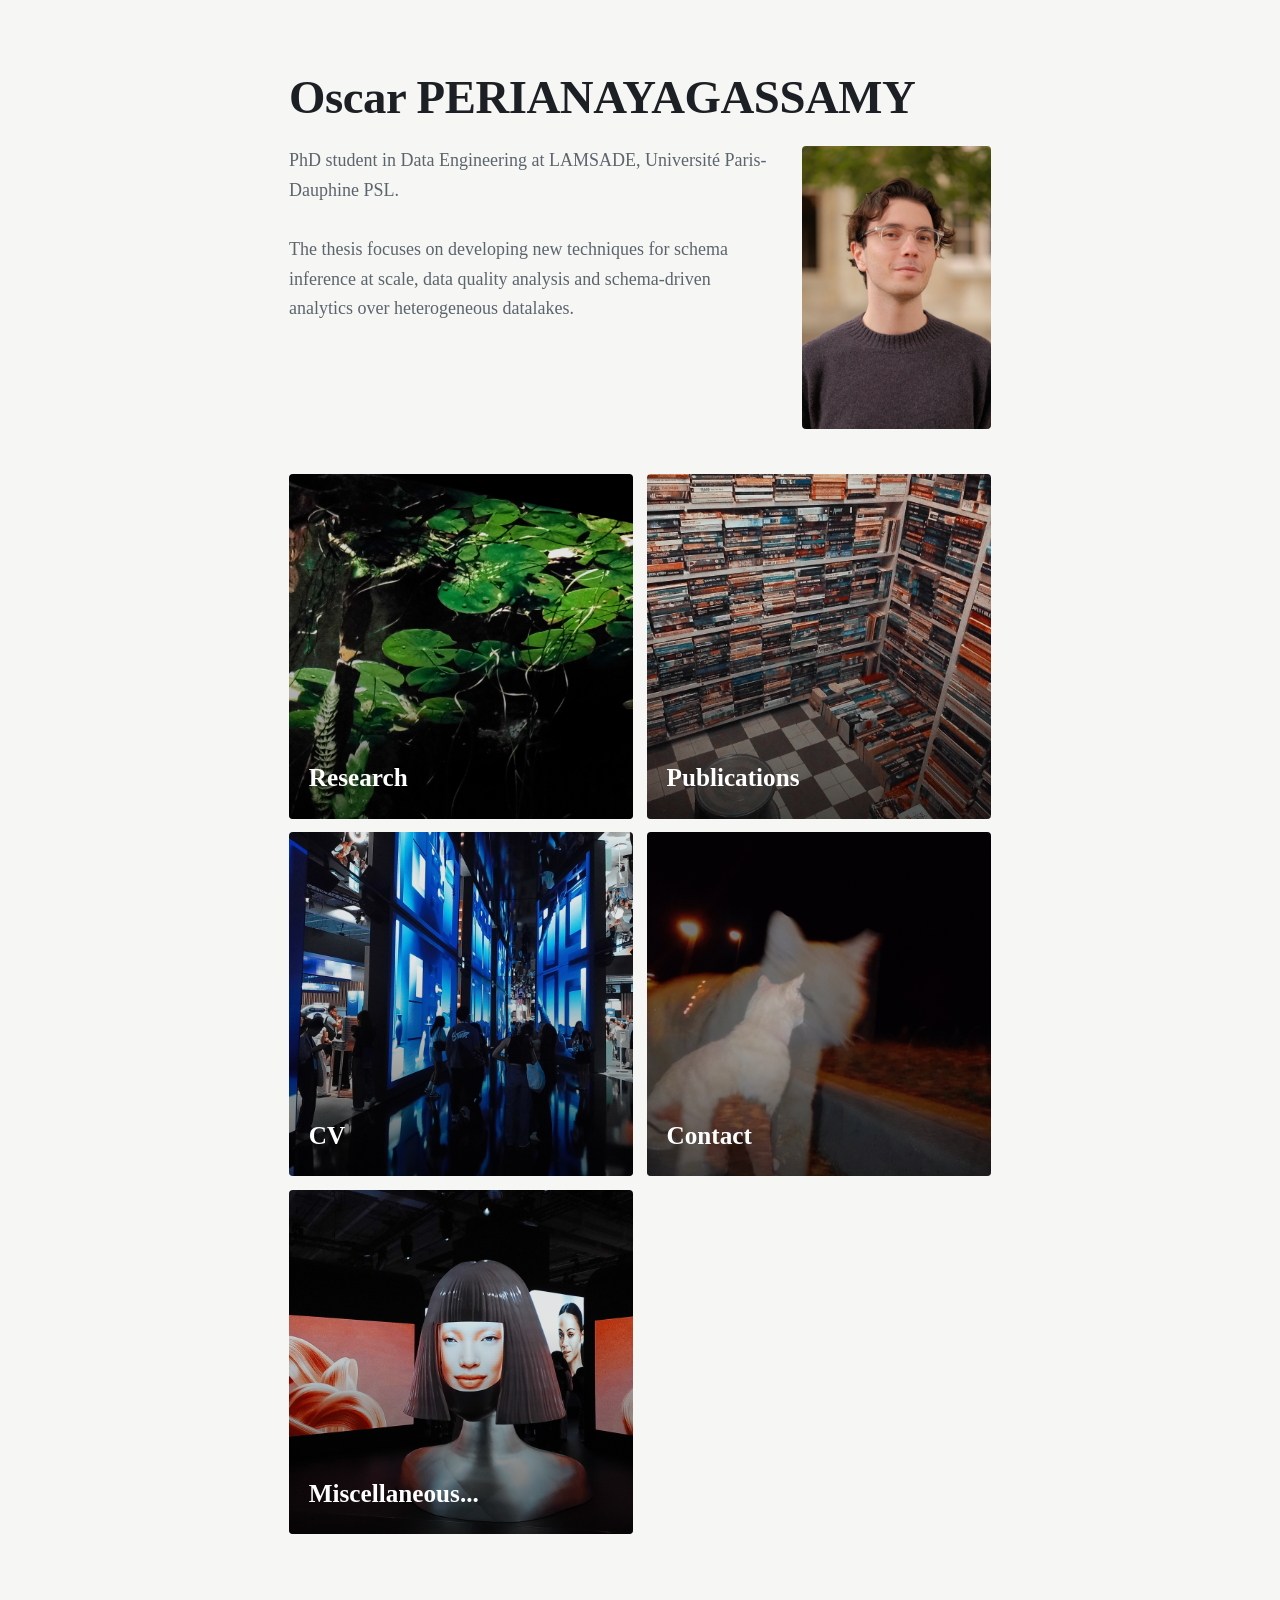
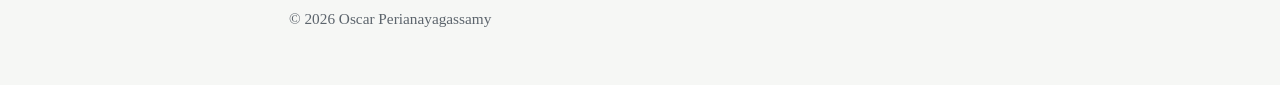
==== index.html @ 0e14b788 "Adding pannels + rearranging the homepage" ====
<!DOCTYPE html>
<html lang="fr">
<head>
  <meta charset="utf-8">
  <meta name="viewport" content="width=device-width, initial-scale=1">
  <title>Oscar PERIANAYAGASSAMY, PhD student at LAMSADE</title>
  <meta name="description" content="Site personnel de Oscar PERIANAYAGASSAMY, doctorant en informatique à Dauphine-PSL.">
  <link rel="stylesheet" href="css/style.css">
</head>
<body>
  <div class="page page-large">
    <header>
        <h1>Oscar PERIANAYAGASSAMY</h1>
      <div class="entete">
      <p class="sous-titre">
        PhD student in Data Engineering at LAMSADE, Université Paris-Dauphine PSL. 
        </br>
        </br>
        The thesis focuses on developing new techniques for schema inference at scale, data quality analysis and schema-driven analytics over heterogeneous datalakes.
      </p>
      <img class="photo" src="assets/grille-homepage/photo-perso.jpg" alt="Portrait de Oscar Perianayagassamy" width="120" height="180">
      </div>
    </header>

    <main>
            <ul class="grille">
        <li><a class="tuile" href="research.html" style="background-image: url('assets/grille-homepage/research.JPG'); --teinte: #23468c;"><span>Research</span></a></li>
        <li><a class="tuile" href="publications.html" style="background-image: url('assets/grille-homepage/publications.JPG'); --teinte: #6b3a5e;"><span>Publications</span></a></li>
        <li><a class="tuile" href="cv.html" style="background-image: url('assets/grille-homepage/cv.JPG'); --teinte: #2f6b57;"><span>CV</span></a></li>
        <li><a class="tuile" href="contact.html" style="background-image: url('assets/grille-homepage/contact.JPG'); --teinte: #8a5a2b;"><span>Contact</span></a></li>
        <li><a class="tuile" href="miscellaneous.html" style="background-image: url('assets/grille-homepage/miscellaneous.JPG'); --teinte: #2b8a67;"><span>Miscellaneous...</span></a></li>
      </ul>
    </main>
    <footer>© 2026 Oscar Perianayagassamy</footer>
  </div>
</body>
</html>
---- css/style.css ----
:root {
  --fond: #f6f7f5;
  --texte: #1c2024;
  --discret: #5c646c;
  --accent: #23468c;
  --trait: #d5d9dc;
  --police: "Iowan Old Style", "Palatino Linotype", Palatino, Georgia, serif;
}
@media (prefers-color-scheme: dark) {
  :root {
    --fond: #16191c;
    --texte: #e8eaec;
    --discret: #9aa3ab;
    --accent: #8fb0f0;
    --trait: #2d3338;
  }
}
* { box-sizing: border-box; }
html { font-size: 112.5%; }
body {
  margin: 0;
  background: var(--fond);
  color: var(--texte);
  font-family: var(--police);
  line-height: 1.65;
}
.page { max-width: 40rem; margin: 0 auto; padding: 4rem 1.5rem 3rem; }
a { color: var(--accent); text-underline-offset: 0.2em; }
a:focus-visible { outline: 2px solid var(--accent); outline-offset: 3px; }
h1 { font-size: 2.6rem; line-height: 1.1; font-weight: 600; letter-spacing: -0.01em; margin: 0 0 0.5rem; }
h2 { font-size: 1.3rem; margin: 2.5rem 0 0.5rem; }
.sous-titre { color: var(--discret); margin: 0 0 3rem; }
.menu { list-style: none; padding: 0; margin: 0; border-top: 1px solid var(--trait); }
.menu li { border-bottom: 1px solid var(--trait); }
.menu a { display: block; padding: 1rem 0; text-decoration: none; }
.menu strong { display: block; font-size: 1.15rem; color: var(--accent); }
.menu span { color: var(--discret); font-size: 0.95rem; }
.menu a:hover strong { text-decoration: underline; }
.nav-haut { margin-bottom: 3rem; font-size: 0.95rem; }
.nav-haut a { margin-right: 1.25rem; }
.nav-haut a[aria-current="page"] { color: var(--texte); text-decoration: none; font-weight: 600; }
footer { margin-top: 4rem; color: var(--discret); font-size: 0.85rem; }

/* Grille de tuiles de l'accueil */
.page-large { max-width: 42rem; }
.grille {
  list-style: none;
  padding: 0;
  margin: 0;
  display: grid;
  grid-template-columns: repeat(2, 1fr);
  gap: 0.75rem;
}
.tuile {
  position: relative;
  display: flex;
  align-items: flex-end;
  aspect-ratio: 1 / 1;
  padding: 1.1rem;
  overflow: hidden;
  color: #fff;
  text-decoration: none;
  background-color: var(--teinte);
  background-size: cover;
  background-position: center;
  border-radius: 4px;
}
/* Voile sombre pour garder le texte lisible sur n'importe quelle image */
.tuile::before {
  content: "";
  position: absolute;
  inset: 0;
  background: linear-gradient(to top, rgba(0, 0, 0, 0.65), rgba(0, 0, 0, 0.1) 60%);
  transition: background 0.2s;
}
.tuile:hover::before,
.tuile:focus-visible::before {
  background: linear-gradient(to top, rgba(0, 0, 0, 0.8), rgba(0, 0, 0, 0.3) 70%);
}
.tuile:focus-visible { outline: 3px solid var(--accent); outline-offset: 3px; }
.tuile span { position: relative; font-size: 1.4rem; font-weight: 600; }
@media (max-width: 22rem) {
  .grille { grid-template-columns: 1fr; }
}

/* Photo de l'accueil */
.photo {
  display: block;
  width: 10.5rem;
  height: auto;
  aspect-ratio: 2 / 3;
  object-fit: cover;
  object-position: center 20%;
  border-radius: 4px;
  margin: 0 0 1.5rem;
}

/* Bandeaux latéraux flous des pages intérieures */
.fond {
  position: fixed;
  inset: 0;
  z-index: 0;
  background-color: var(--teinte);
  background-size: cover;
  background-position: center;
  filter: blur(22px);
  transform: scale(1.1); /* évite les bords clairs dus au flou */
}
.bandeaux .page {
  position: relative;
  z-index: 1;
  min-height: 100vh;
  background: var(--fond);
}


/* En-tête de l'accueil : nom au-dessus, puis texte à gauche et photo à droite */
header h1 { margin-bottom: 1.25rem; }
.entete {
  display: flex;
  align-items: flex-start;
  justify-content: space-between;
  gap: 1.5rem;
}
.entete .sous-titre { flex: 1; min-width: 0; margin: 0 0 2rem; }
header + main { margin-top: 1rem; }
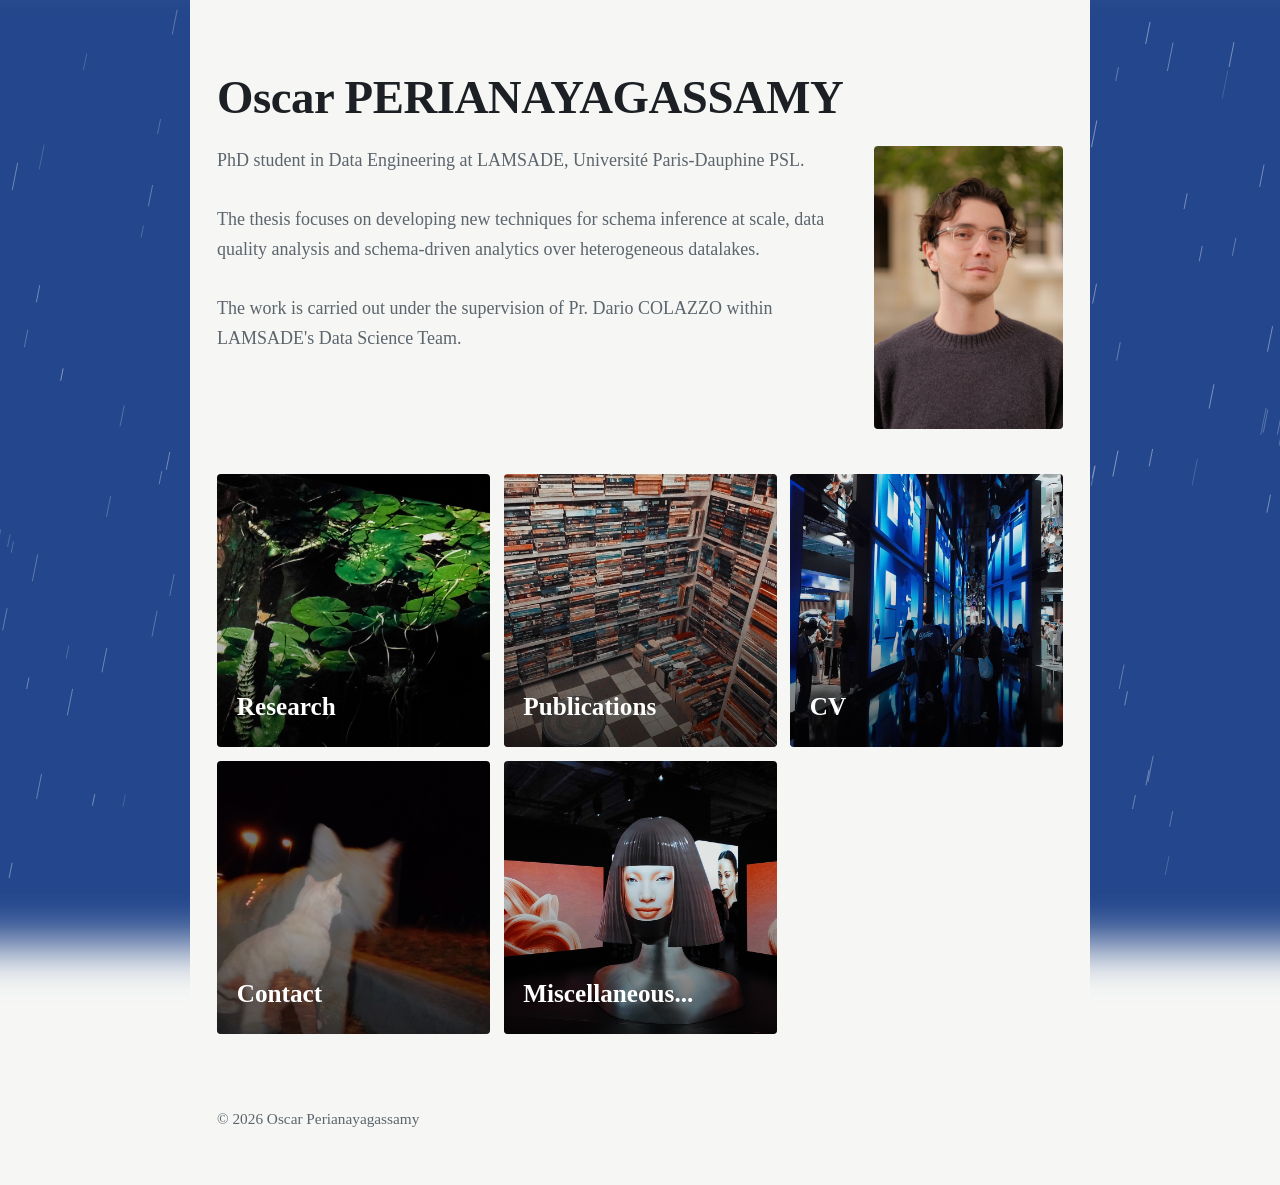
==== commit 76ea600b: "Add lateral pannels + rain effects" ====
--- a/index.html
+++ b/index.html
@@ -3,11 +3,19 @@
 <head>
   <meta charset="utf-8">
   <meta name="viewport" content="width=device-width, initial-scale=1">
-  <title>Oscar PERIANAYAGASSAMY, PhD student at LAMSADE</title>
-  <meta name="description" content="Site personnel de Oscar PERIANAYAGASSAMY, doctorant en informatique à Dauphine-PSL.">
+  <title>Oscar PERIANAYAGASSAMY</title>
+  <meta name="description" content="Oscar PERIANAYAGASSAMY, doctorant en informatique à Dauphine-PSL.">
+  <link rel="icon" href="assets/icone/icon.png" type="image/png">
   <link rel="stylesheet" href="css/style.css">
 </head>
-<body>
+<body class="bandeaux">
+  <div class="fond fond-anime" aria-hidden="true" style="--teinte: #23468c;">
+    <div style="background-image: url('assets/bg/1.JPG'); animation-delay: -2s;"></div>
+    <div style="background-image: url('assets/bg/2.JPG'); animation-delay: 6s;"></div>
+    <div style="background-image: url('assets/bg/3.JPG'); animation-delay: 14s;"></div>
+    <div style="background-image: url('assets/bg/4.JPG'); animation-delay: 22s;"></div>
+  </div>
+   <canvas id="pluie" class="pluie" aria-hidden="true"></canvas>
   <div class="page page-large">
     <header>
         <h1>Oscar PERIANAYAGASSAMY</h1>
@@ -17,10 +25,14 @@
         </br>
         </br>
         The thesis focuses on developing new techniques for schema inference at scale, data quality analysis and schema-driven analytics over heterogeneous datalakes.
+        </br>
+        </br>
+        The work is carried out under the supervision of Pr. Dario COLAZZO within LAMSADE's Data Science Team.
       </p>
       <img class="photo" src="assets/grille-homepage/photo-perso.jpg" alt="Portrait de Oscar Perianayagassamy" width="120" height="180">
       </div>
     </header>
+</body>
 
     <main>
             <ul class="grille">
@@ -33,5 +45,6 @@
     </main>
     <footer>© 2026 Oscar Perianayagassamy</footer>
   </div>
+  <script src="js/pluie.js" defer></script>
 </body>
 </html>
--- a/css/style.css
+++ b/css/style.css
@@ -42,14 +42,15 @@
 footer { margin-top: 4rem; color: var(--discret); font-size: 0.85rem; }
 
 /* Grille de tuiles de l'accueil */
-.page-large { max-width: 42rem; }
+.page-large { max-width: 50rem; }
 .grille {
   list-style: none;
   padding: 0;
-  margin: 0;
+  margin: 0 auto;
   display: grid;
-  grid-template-columns: repeat(2, 1fr);
+  grid-template-columns: repeat(3, minmax(0, 1fr));
   gap: 0.75rem;
+  
 }
 .tuile {
   position: relative;
@@ -123,4 +124,37 @@
   gap: 1.5rem;
 }
 .entete .sous-titre { flex: 1; min-width: 0; margin: 0 0 2rem; }
-header + main { margin-top: 1rem; }+header + main { margin-top: 1rem; }
+
+
+/* Bandes latérales animées de l'accueil : les 4 images se fondent l'une dans l'autre */
+.fond-anime div {
+  position: absolute;
+  inset: 0;
+  background-size: cover;
+  background-position: center;
+  opacity: 0;
+  animation: fondu 32s linear infinite;
+}
+@keyframes fondu {
+  0%   { opacity: 0; }
+  6%   { opacity: 1; }
+  25%  { opacity: 1; }
+  31%  { opacity: 0; }
+  100% { opacity: 0; }
+}
+@media (prefers-reduced-motion: reduce) {
+  .fond-anime div { animation: none; }
+  .fond-anime div:first-child { opacity: 1; }
+}
+ 
+
+/* Pluie sur les bandes latérales (dessinée par js/pluie.js) */
+.pluie {
+  position: fixed;
+  inset: 0;
+  width: 100%;
+  height: 100%;
+  z-index: 0;
+  pointer-events: none;
+}
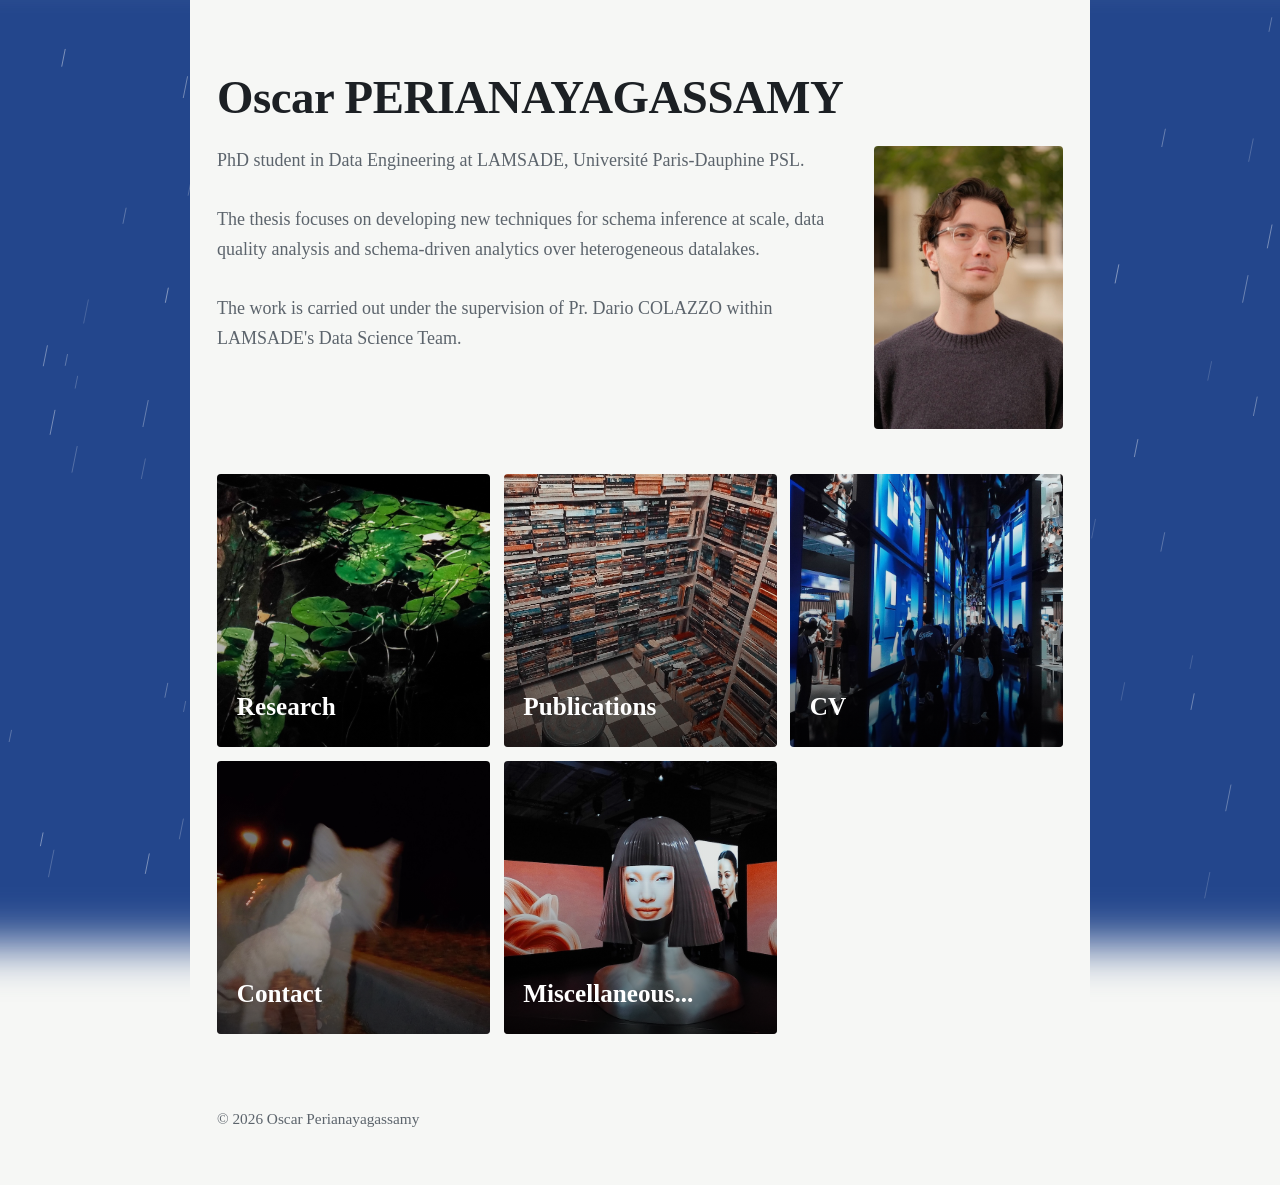
==== commit 240a783f: "Replacing JPG by jpg for 2 of the bg images" ====
--- a/index.html
+++ b/index.html
@@ -11,9 +11,9 @@
 <body class="bandeaux">
   <div class="fond fond-anime" aria-hidden="true" style="--teinte: #23468c;">
     <div style="background-image: url('assets/bg/1.JPG'); animation-delay: -2s;"></div>
-    <div style="background-image: url('assets/bg/2.JPG'); animation-delay: 6s;"></div>
+    <div style="background-image: url('assets/bg/2.jpg'); animation-delay: 6s;"></div>
     <div style="background-image: url('assets/bg/3.JPG'); animation-delay: 14s;"></div>
-    <div style="background-image: url('assets/bg/4.JPG'); animation-delay: 22s;"></div>
+    <div style="background-image: url('assets/bg/4.jpg'); animation-delay: 22s;"></div>
   </div>
    <canvas id="pluie" class="pluie" aria-hidden="true"></canvas>
   <div class="page page-large">
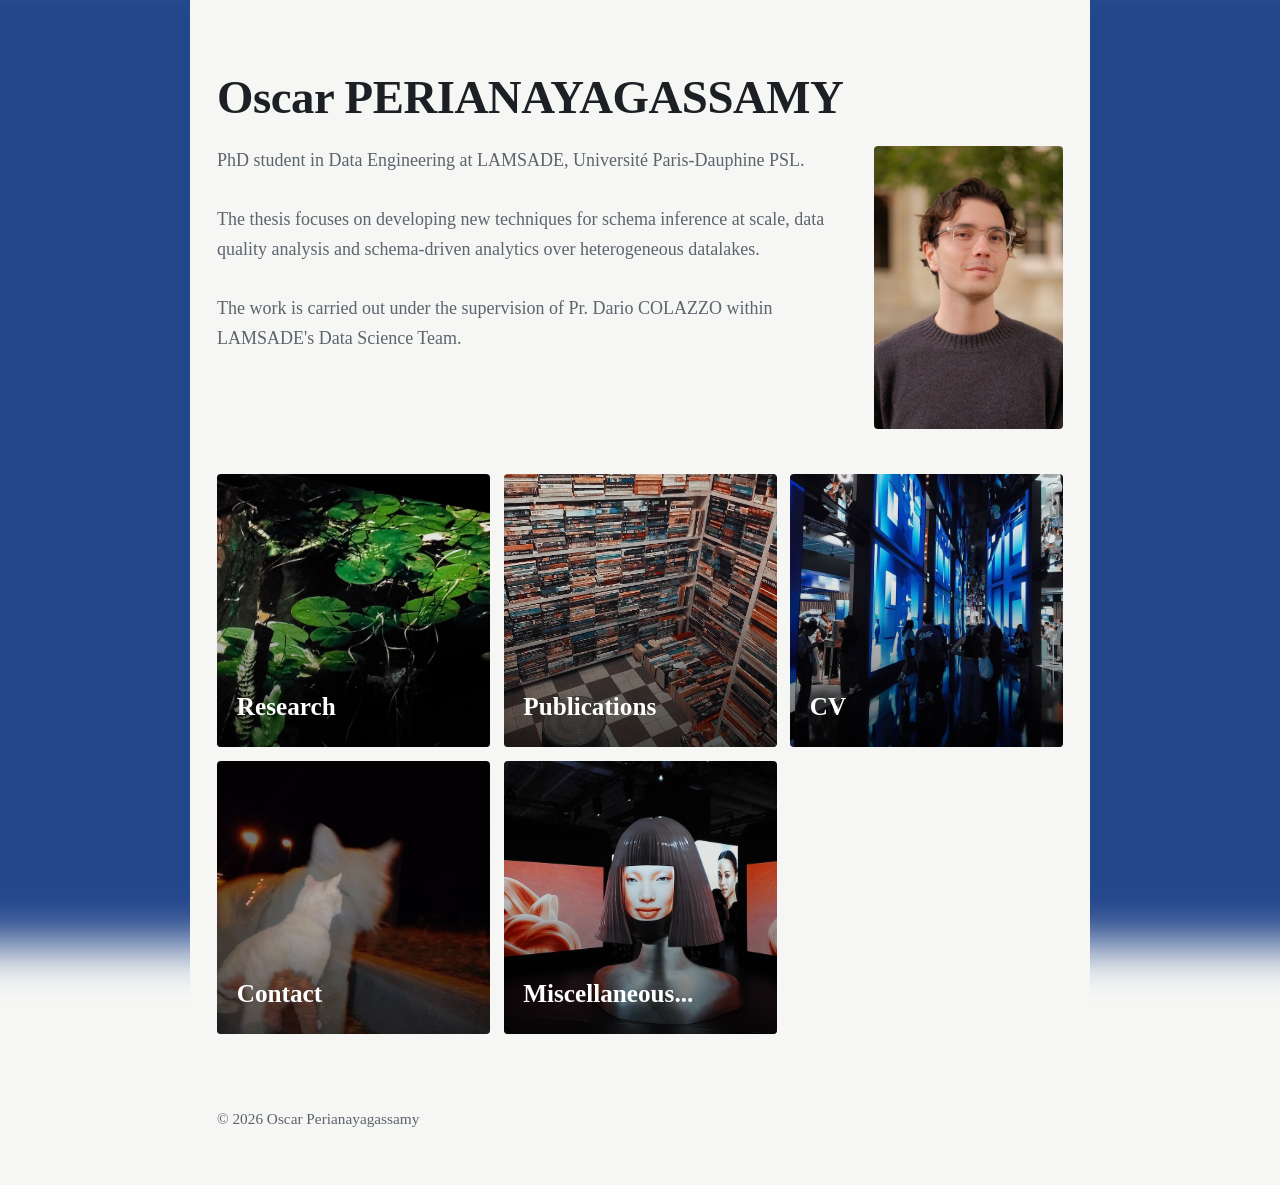
==== commit 674c3148: "retrait pluie" ====
--- a/index.html
+++ b/index.html
@@ -15,7 +15,6 @@
     <div style="background-image: url('assets/bg/3.JPG'); animation-delay: 14s;"></div>
     <div style="background-image: url('assets/bg/4.jpg'); animation-delay: 22s;"></div>
   </div>
-   <canvas id="pluie" class="pluie" aria-hidden="true"></canvas>
   <div class="page page-large">
     <header>
         <h1>Oscar PERIANAYAGASSAMY</h1>
@@ -45,6 +44,5 @@
     </main>
     <footer>© 2026 Oscar Perianayagassamy</footer>
   </div>
-  <script src="js/pluie.js" defer></script>
 </body>
 </html>
--- a/css/style.css
+++ b/css/style.css
@@ -148,13 +148,3 @@
   .fond-anime div:first-child { opacity: 1; }
 }
  
-
-/* Pluie sur les bandes latérales (dessinée par js/pluie.js) */
-.pluie {
-  position: fixed;
-  inset: 0;
-  width: 100%;
-  height: 100%;
-  z-index: 0;
-  pointer-events: none;
-}
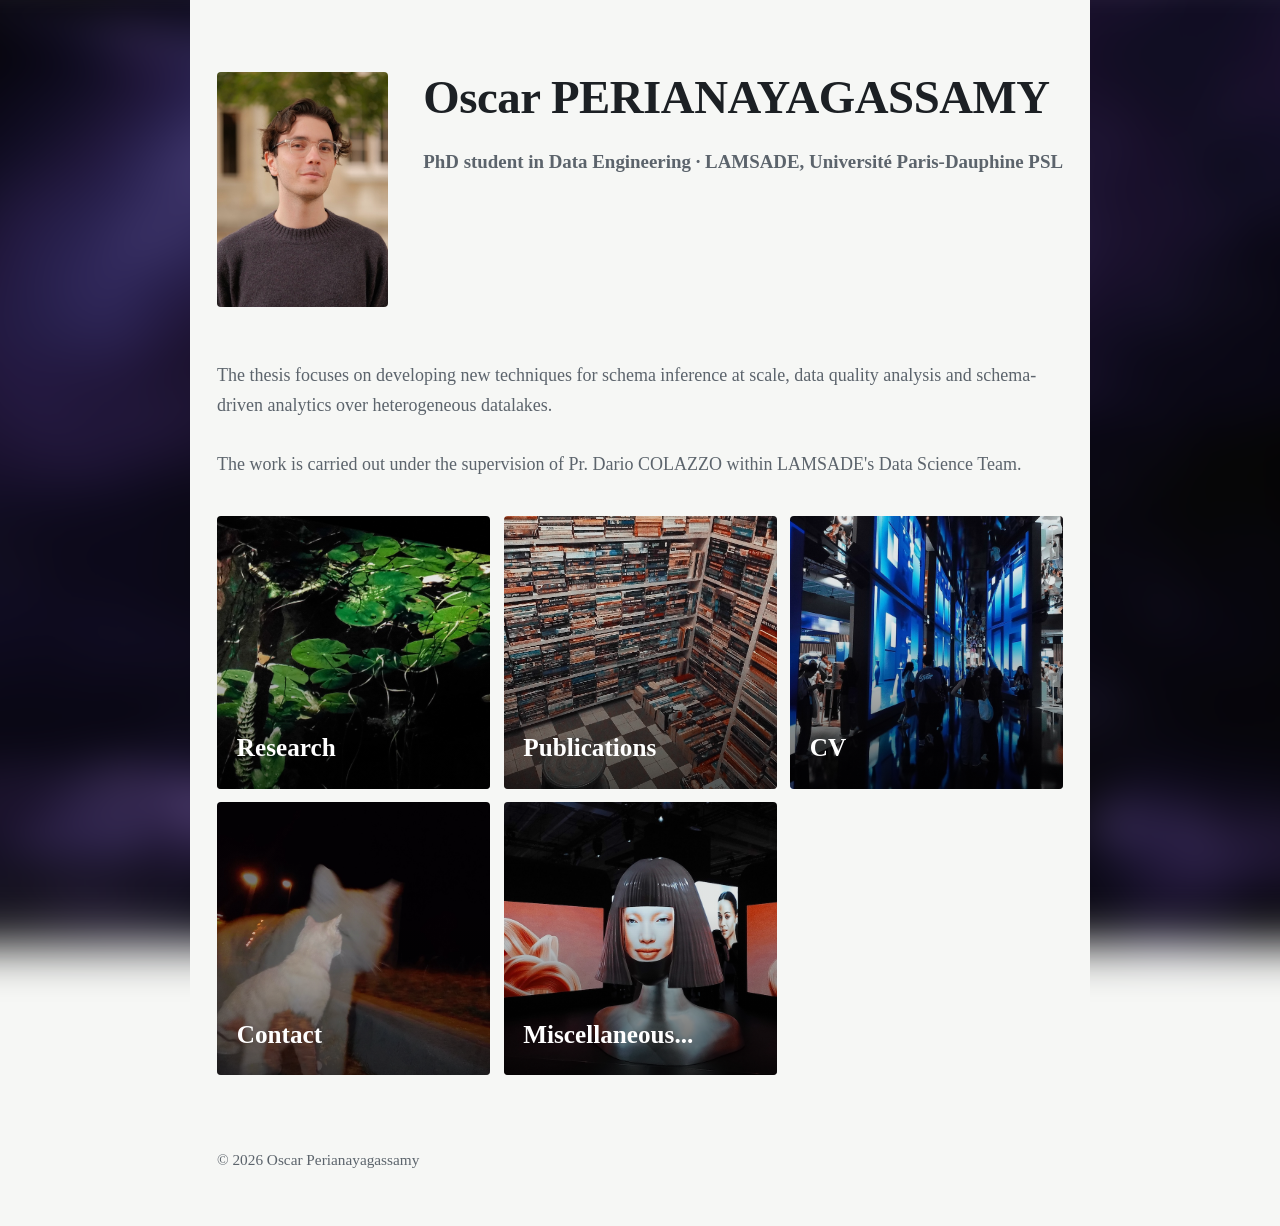
==== commit 9a75ff69: "modif subtitle" ====
--- a/index.html
+++ b/index.html
@@ -9,27 +9,24 @@
   <link rel="stylesheet" href="css/style.css">
 </head>
 <body class="bandeaux">
-  <div class="fond fond-anime" aria-hidden="true" style="--teinte: #23468c;">
-    <div style="background-image: url('assets/bg/1.JPG'); animation-delay: -2s;"></div>
-    <div style="background-image: url('assets/bg/2.jpg'); animation-delay: 6s;"></div>
-    <div style="background-image: url('assets/bg/3.JPG'); animation-delay: 14s;"></div>
-    <div style="background-image: url('assets/bg/4.jpg'); animation-delay: 22s;"></div>
+  <div class="fond" aria-hidden="true" style="background-image: url('assets/bg/1.JPG'); --teinte: #23468c;"></div>
+   <canvas id="pluie" class="pluie" aria-hidden="true"></canvas>
+  <div class="page page-large">
+
+    <header>
+      <div class="entete">
+  <img class="photo" src="assets/grille-homepage/photo-perso.jpg" alt="Portrait de Oscar Perianayagassamy" width="120" height="180">
+  <div class="entete-texte">
+    <h1>Oscar PERIANAYAGASSAMY</h1>
+    <h2 class="role">PhD student in Data Engineering · LAMSADE, Université Paris-Dauphine PSL</h2>
   </div>
-  <div class="page page-large">
-    <header>
-        <h1>Oscar PERIANAYAGASSAMY</h1>
-      <div class="entete">
+</div>
       <p class="sous-titre">
-        PhD student in Data Engineering at LAMSADE, Université Paris-Dauphine PSL. 
-        </br>
-        </br>
         The thesis focuses on developing new techniques for schema inference at scale, data quality analysis and schema-driven analytics over heterogeneous datalakes.
         </br>
         </br>
         The work is carried out under the supervision of Pr. Dario COLAZZO within LAMSADE's Data Science Team.
       </p>
-      <img class="photo" src="assets/grille-homepage/photo-perso.jpg" alt="Portrait de Oscar Perianayagassamy" width="120" height="180">
-      </div>
     </header>
 </body>
 
@@ -44,5 +41,6 @@
     </main>
     <footer>© 2026 Oscar Perianayagassamy</footer>
   </div>
+  <script src="js/pluie.js" defer></script>
 </body>
 </html>
--- a/css/style.css
+++ b/css/style.css
@@ -87,9 +87,9 @@
 /* Photo de l'accueil */
 .photo {
   display: block;
-  width: 10.5rem;
+  width: 9.5rem;
   height: auto;
-  aspect-ratio: 2 / 3;
+  aspect-ratio: 142 / 195;
   object-fit: cover;
   object-position: center 20%;
   border-radius: 4px;
@@ -123,7 +123,9 @@
   justify-content: space-between;
   gap: 1.5rem;
 }
+.role { margin: 0.4rem 0 0; color: var(--discret); font-size: 1.05rem; }
 .entete .sous-titre { flex: 1; min-width: 0; margin: 0 0 2rem; }
+header .sous-titre { margin: 1.5rem 0 2rem; }
 header + main { margin-top: 1rem; }
 
 
@@ -148,3 +150,13 @@
   .fond-anime div:first-child { opacity: 1; }
 }
  
+
+/* Pluie sur les bandes latérales (dessinée par js/pluie.js) */
+.pluie {
+  position: fixed;
+  inset: 0;
+  width: 100%;
+  height: 100%;
+  z-index: 0;
+  pointer-events: none;
+}
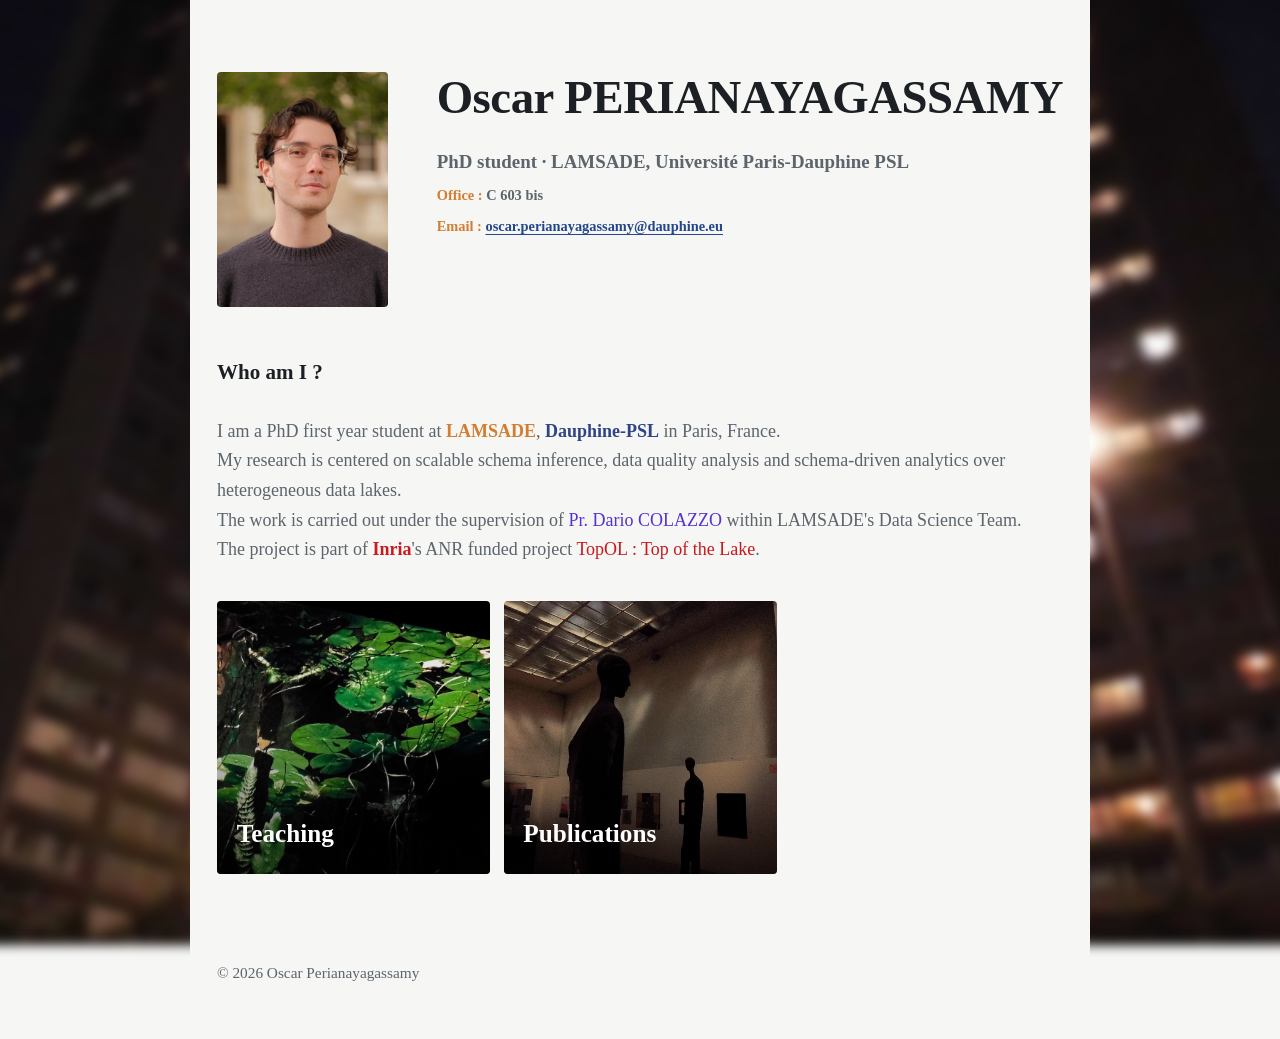
==== commit fc1ce1a0: "Modification of website with teaching and publications onlu" ====
--- a/index.html
+++ b/index.html
@@ -3,14 +3,12 @@
 <head>
   <meta charset="utf-8">
   <meta name="viewport" content="width=device-width, initial-scale=1">
-  <title>Oscar PERIANAYAGASSAMY</title>
-  <meta name="description" content="Oscar PERIANAYAGASSAMY, doctorant en informatique à Dauphine-PSL.">
-  <link rel="icon" href="assets/icone/icon.png" type="image/png">
+  <title>Oscar PERIANAYAGASSAMY's Homepage</title>
+  <meta name="description" content="Oscar PERIANAYAGASSAMY, CS PhD student at Dauphine-PSL.">
   <link rel="stylesheet" href="css/style.css">
 </head>
 <body class="bandeaux">
-  <div class="fond" aria-hidden="true" style="background-image: url('assets/bg/1.JPG'); --teinte: #23468c;"></div>
-   <canvas id="pluie" class="pluie" aria-hidden="true"></canvas>
+  <div class="fond" aria-hidden="true" style="background-image: url('assets/bg/5.JPG'); --teinte: #23468c;"></div>
   <div class="page page-large">
 
     <header>
@@ -18,27 +16,36 @@
   <img class="photo" src="assets/grille-homepage/photo-perso.jpg" alt="Portrait de Oscar Perianayagassamy" width="120" height="180">
   <div class="entete-texte">
     <h1>Oscar PERIANAYAGASSAMY</h1>
-    <h2 class="role">PhD student in Data Engineering · LAMSADE, Université Paris-Dauphine PSL</h2>
+    <h2 class="role">PhD student · LAMSADE, Université Paris-Dauphine PSL</h2>
+    <h3 class="info"><span style="color: rgb(210, 125, 49);">Office :</span> C 603 bis</h3>
+    <h3 class="info"><span style="color: rgb(210, 125, 49);">Email :</span> <a href="mailto:oscar.perianayagassamy@dauphine.eu">oscar.perianayagassamy@dauphine.eu</a></h3>
   </div>
 </div>
+      <h3>Who am I ?</h3>
       <p class="sous-titre">
-        The thesis focuses on developing new techniques for schema inference at scale, data quality analysis and schema-driven analytics over heterogeneous datalakes.
-        </br>
-        </br>
-        The work is carried out under the supervision of Pr. Dario COLAZZO within LAMSADE's Data Science Team.
-      </p>
+        I am a PhD first year student at <b><a href="https://www.lamsade.dauphine.fr/" target="_blank" style="color: rgb(210, 125, 49); text-decoration: none;">LAMSADE</a></b>, 
+        <b><a href="https://dauphine.psl.eu/" target="_blank" style="color: rgb(47, 68, 134); text-decoration: none;">Dauphine-PSL</a></b> in Paris, France. 
+        <br>
+        My research is centered on scalable schema inference, data quality analysis and schema-driven analytics over heterogeneous data lakes.
+        <br>
+        The work is carried out under the supervision of <a href="https://www.lamsade.dauphine.fr/~colazzo/" target="_blank" style="color: rgb(87, 49, 210); text-decoration: none;">Pr. Dario COLAZZO</a> within LAMSADE's Data Science Team. 
+        <br>
+        The project is 
+        part of <b><a href="https://www.inria.fr/en" target="_blank" style="color: rgb(201, 25, 30); text-decoration: none;">Inria</a></b>'s ANR funded project <span style="color: rgb(201, 25, 30)">TopOL : Top of the Lake</span>.
+        </p>
     </header>
 </body>
 
-    <main>
-            <ul class="grille">
-        <li><a class="tuile" href="research.html" style="background-image: url('assets/grille-homepage/research.JPG'); --teinte: #23468c;"><span>Research</span></a></li>
-        <li><a class="tuile" href="publications.html" style="background-image: url('assets/grille-homepage/publications.JPG'); --teinte: #6b3a5e;"><span>Publications</span></a></li>
-        <li><a class="tuile" href="cv.html" style="background-image: url('assets/grille-homepage/cv.JPG'); --teinte: #2f6b57;"><span>CV</span></a></li>
-        <li><a class="tuile" href="contact.html" style="background-image: url('assets/grille-homepage/contact.JPG'); --teinte: #8a5a2b;"><span>Contact</span></a></li>
-        <li><a class="tuile" href="miscellaneous.html" style="background-image: url('assets/grille-homepage/miscellaneous.JPG'); --teinte: #2b8a67;"><span>Miscellaneous...</span></a></li>
-      </ul>
+    <!--<main> -->
+        <ul class="grille">
+        <li><a class="tuile" href="teaching.html" style="background-image: url('assets/grille-homepage/research.JPG'); --teinte: #23468c;"><span>Teaching</span></a></li>
+        <li><a class="tuile" href="publications.html" style="background-image: url('assets/grille-homepage/DSCF0052.JPG'); --teinte: #6b3a5e;"><span>Publications</span></a></li> 
+        <!-- <li><a class="tuile" href="cv.html" style="background-image: url('assets/grille-homepage/cv.JPG'); --teinte: #2f6b57;"><span>CV</span></a></li> -->
+        <!-- <li><a class="tuile" href="contact.html" style="background-image: url('assets/grille-homepage/contact.JPG'); --teinte: #8a5a2b;"><span>Contact</span></a></li> -->
+        <!-- <li><a class="tuile" href="miscellaneous.html" style="background-image: url('assets/grille-homepage/miscellaneous.JPG'); --teinte: #2b8a67;"><span>Miscellaneous...</span></a></li> -->
+        <!-- </ul> -->
     </main>
+    <br>
     <footer>© 2026 Oscar Perianayagassamy</footer>
   </div>
   <script src="js/pluie.js" defer></script>
--- a/css/style.css
+++ b/css/style.css
@@ -104,7 +104,7 @@
   background-color: var(--teinte);
   background-size: cover;
   background-position: center;
-  filter: blur(22px);
+  filter: blur(5px);
   transform: scale(1.1); /* évite les bords clairs dus au flou */
 }
 .bandeaux .page {
@@ -124,6 +124,7 @@
   gap: 1.5rem;
 }
 .role { margin: 0.4rem 0 0; color: var(--discret); font-size: 1.05rem; }
+.info { margin: 0.4rem 0 0; color: var(--discret); font-size: 0.80rem; }
 .entete .sous-titre { flex: 1; min-width: 0; margin: 0 0 2rem; }
 header .sous-titre { margin: 1.5rem 0 2rem; }
 header + main { margin-top: 1rem; }
@@ -159,4 +160,14 @@
   height: 100%;
   z-index: 0;
   pointer-events: none;
+}
+
+/* Pages annexes : fond blanc, contenu aligné à gauche */
+.sobre { background: #fff; }
+.sobre .page { margin: 0; max-width: 46rem; padding-left: 3rem; padding-right: 3rem; }
+@media (prefers-color-scheme: dark) {
+  .sobre { background: var(--fond); }
+}
+@media (max-width: 36rem) {
+  .sobre .page { padding-left: 1.5rem; padding-right: 1.5rem; }
 }
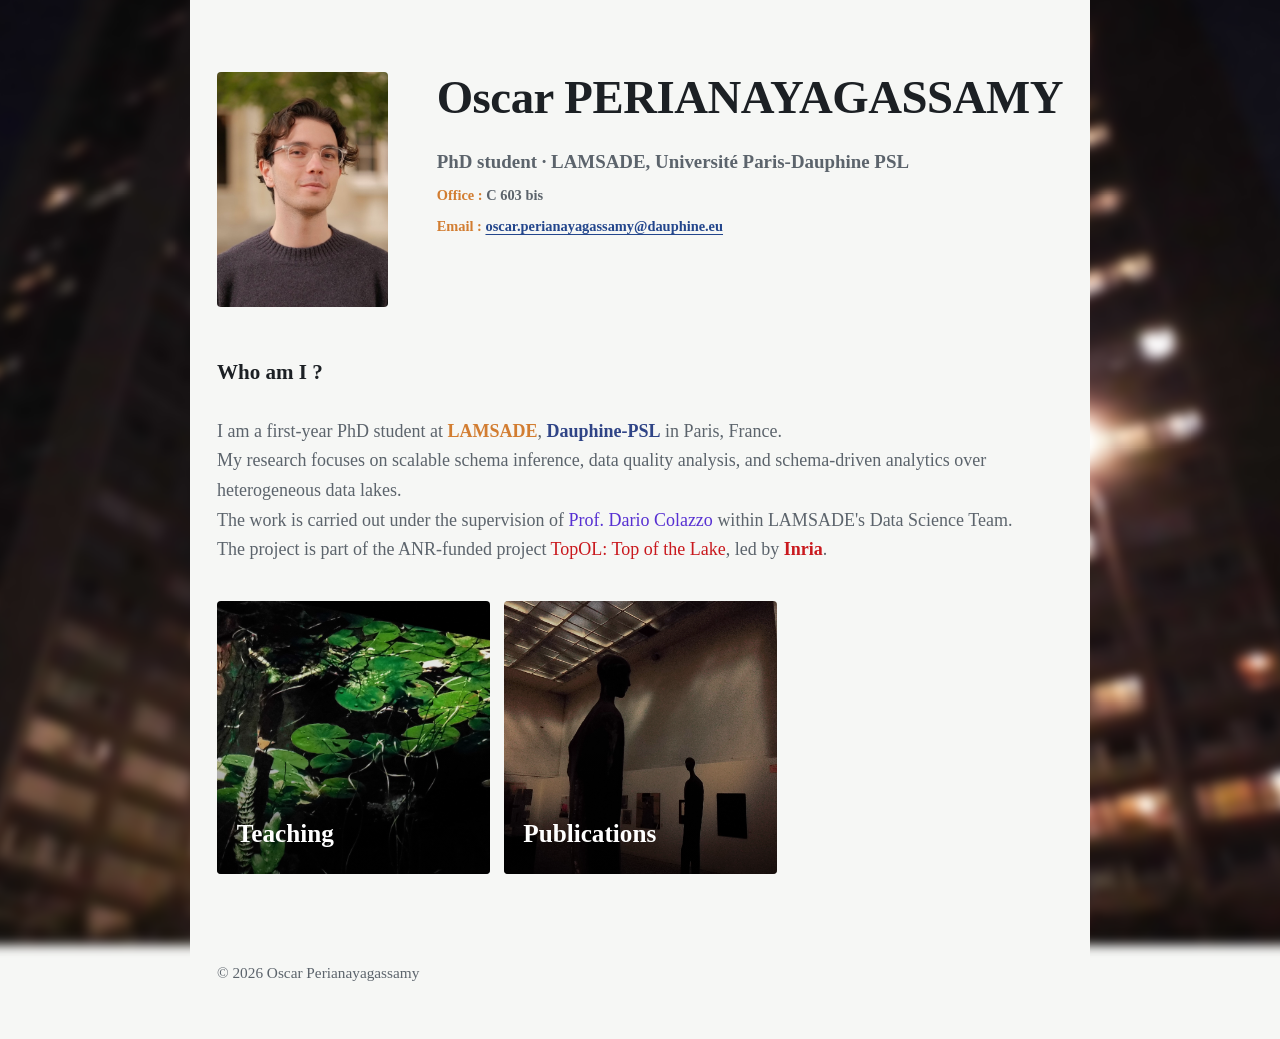
==== commit 75b05f91: "mispellings correction" ====
--- a/index.html
+++ b/index.html
@@ -23,15 +23,15 @@
 </div>
       <h3>Who am I ?</h3>
       <p class="sous-titre">
-        I am a PhD first year student at <b><a href="https://www.lamsade.dauphine.fr/" target="_blank" style="color: rgb(210, 125, 49); text-decoration: none;">LAMSADE</a></b>, 
+        I am a first-year PhD student at <b><a href="https://www.lamsade.dauphine.fr/" target="_blank" style="color: rgb(210, 125, 49); text-decoration: none;">LAMSADE</a></b>, 
         <b><a href="https://dauphine.psl.eu/" target="_blank" style="color: rgb(47, 68, 134); text-decoration: none;">Dauphine-PSL</a></b> in Paris, France. 
         <br>
-        My research is centered on scalable schema inference, data quality analysis and schema-driven analytics over heterogeneous data lakes.
+        My research focuses on scalable schema inference, data quality analysis, and schema-driven analytics over heterogeneous data lakes.
         <br>
-        The work is carried out under the supervision of <a href="https://www.lamsade.dauphine.fr/~colazzo/" target="_blank" style="color: rgb(87, 49, 210); text-decoration: none;">Pr. Dario COLAZZO</a> within LAMSADE's Data Science Team. 
+        The work is carried out under the supervision of <a href="https://www.lamsade.dauphine.fr/~colazzo/" target="_blank" style="color: rgb(87, 49, 210); text-decoration: none;">Prof. Dario Colazzo</a> within LAMSADE's Data Science Team. 
         <br>
         The project is 
-        part of <b><a href="https://www.inria.fr/en" target="_blank" style="color: rgb(201, 25, 30); text-decoration: none;">Inria</a></b>'s ANR funded project <span style="color: rgb(201, 25, 30)">TopOL : Top of the Lake</span>.
+        part of the ANR-funded project <span style="color: rgb(201, 25, 30)">TopOL: Top of the Lake</span>, led by <b><a href="https://www.inria.fr/en" target="_blank" style="color: rgb(201, 25, 30); text-decoration: none;">Inria</a></b>.
         </p>
     </header>
 </body>
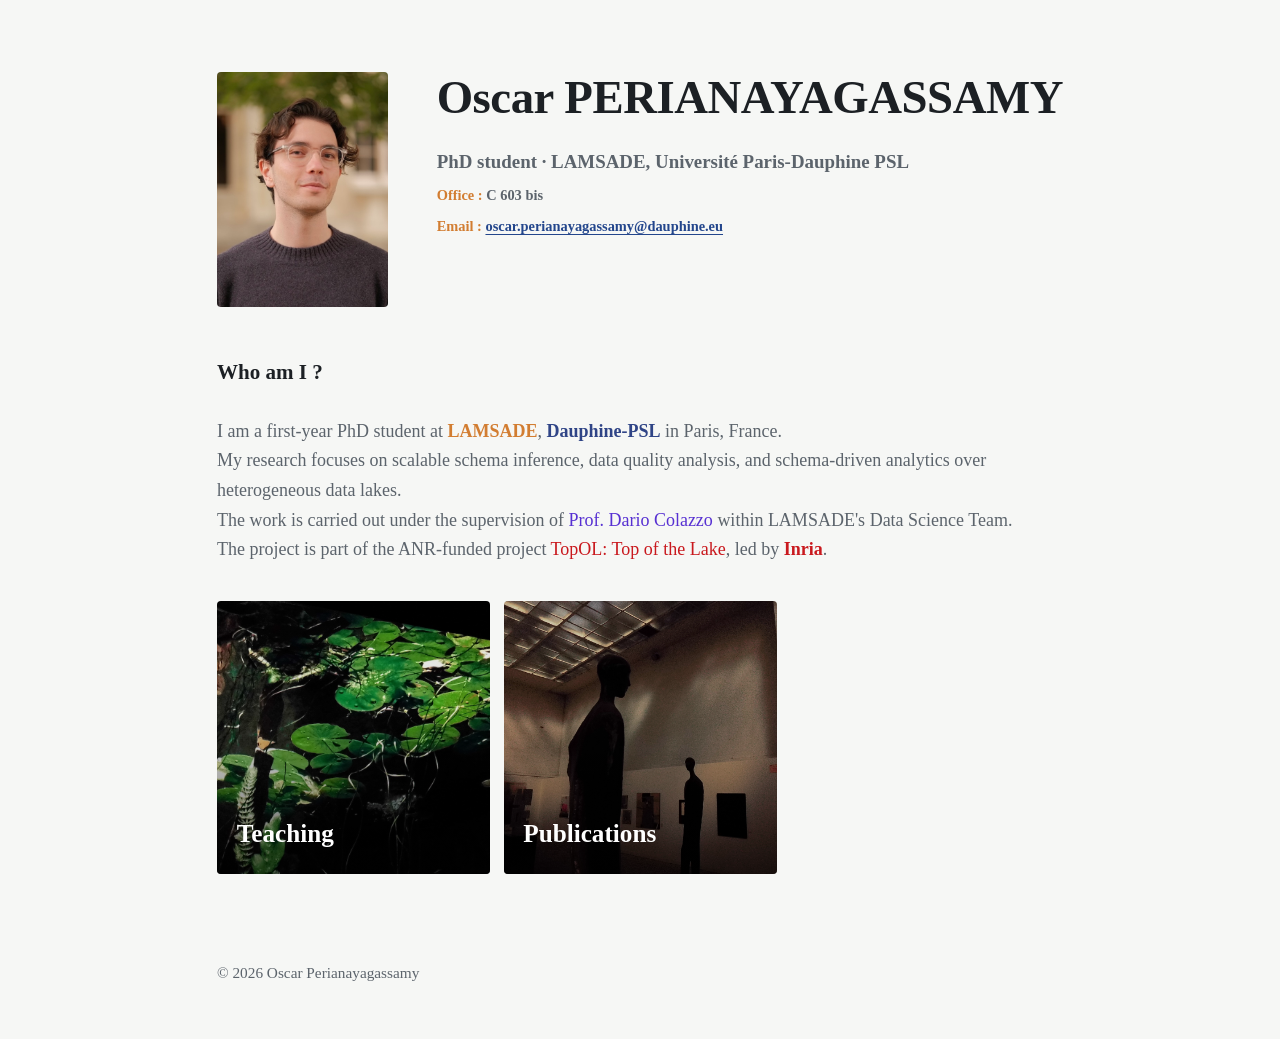
==== commit 7fe38906: "removing bg + aligning the squares vertically on phones" ====
--- a/index.html
+++ b/index.html
@@ -3,12 +3,12 @@
 <head>
   <meta charset="utf-8">
   <meta name="viewport" content="width=device-width, initial-scale=1">
-  <title>Oscar PERIANAYAGASSAMY's Homepage</title>
+  <title>Homepage of Oscar PERIANAYAGASSAMY</title>
   <meta name="description" content="Oscar PERIANAYAGASSAMY, CS PhD student at Dauphine-PSL.">
   <link rel="stylesheet" href="css/style.css">
 </head>
 <body class="bandeaux">
-  <div class="fond" aria-hidden="true" style="background-image: url('assets/bg/5.JPG'); --teinte: #23468c;"></div>
+  
   <div class="page page-large">
 
     <header>
--- a/css/style.css
+++ b/css/style.css
@@ -80,7 +80,7 @@
 }
 .tuile:focus-visible { outline: 3px solid var(--accent); outline-offset: 3px; }
 .tuile span { position: relative; font-size: 1.4rem; font-weight: 600; }
-@media (max-width: 22rem) {
+@media (max-width: 36rem) {
   .grille { grid-template-columns: 1fr; }
 }
 
